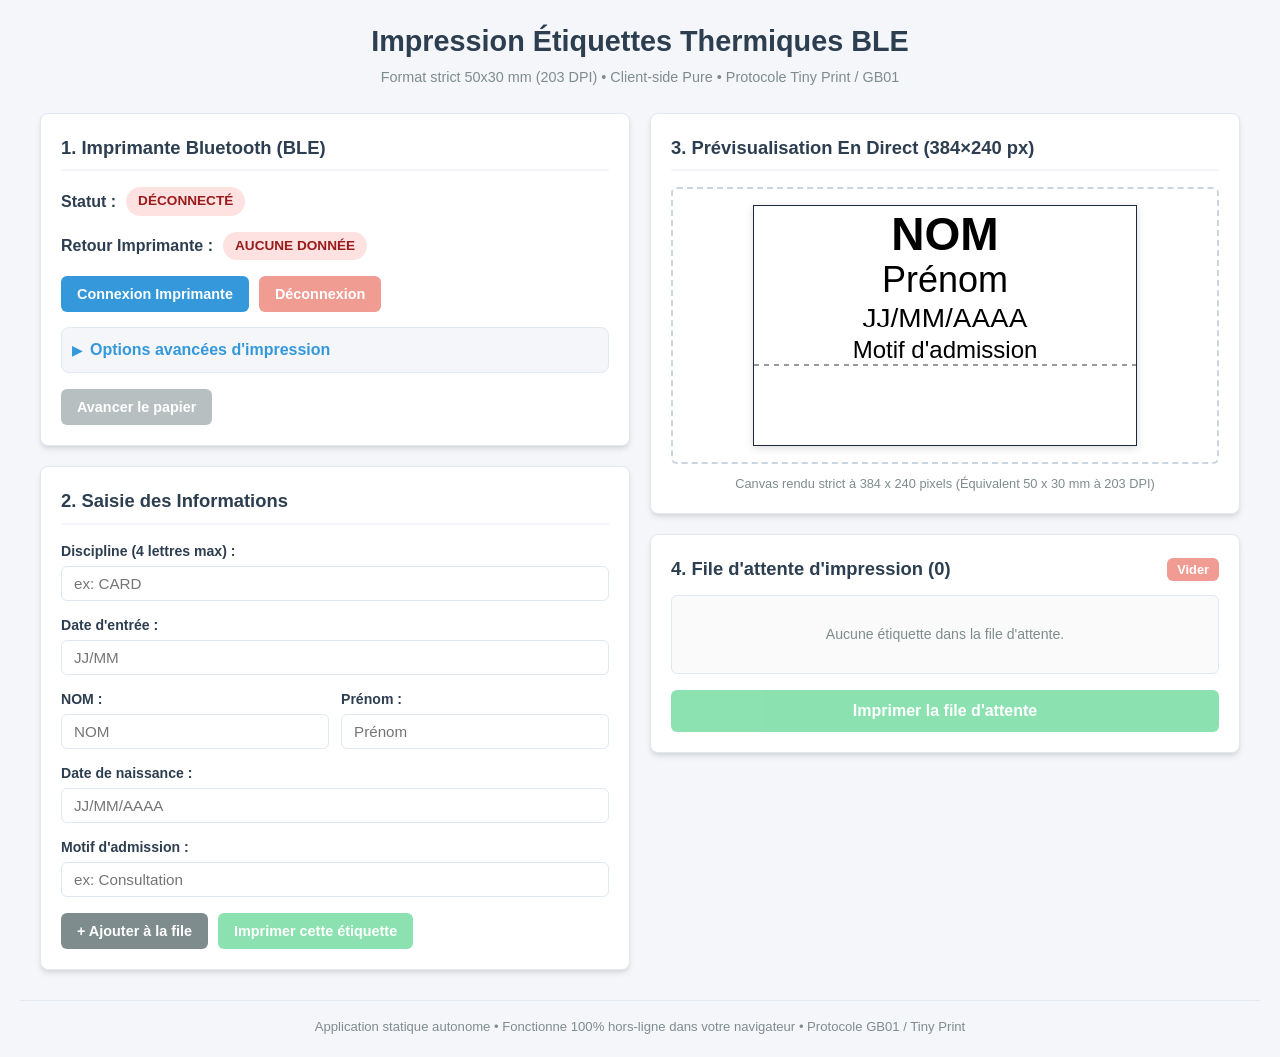
==== pr-preview/pr-20/index.html @ 69dd49ad "Deploy preview for PR 20 🛫" ====
<!DOCTYPE html>
<html lang="fr">
<head>
    <meta charset="UTF-8">
    <meta name="viewport" content="width=device-width, initial-scale=1.0">
    <title>Impression Étiquettes Thermiques BLE (50x30 mm)</title>
    <link rel="stylesheet" href="style.css">
</head>
<body>
    <header class="app-header">
        <h1>Impression Étiquettes Thermiques BLE</h1>
        <p class="subtitle">Format strict 50x30 mm (203 DPI) &bull; Client-side Pure &bull; Protocole Tiny Print / GB01</p>
    </header>

    <main class="app-container">
        <!-- Colonne Gauche : Configuration Imprimante & Éditeur -->
        <div class="column">
            <!-- Section Bluetooth -->
            <section class="card">
                <h2>1. Imprimante Bluetooth (BLE)</h2>
                <div class="status-container">
                    <span class="status-label">Statut :</span>
                    <span id="bluetoothStatus" class="status-badge status-disconnected">Déconnecté</span>
                </div>
                <div class="status-container">
                    <span class="status-label">Retour Imprimante :</span>
                    <span id="printerFeedback" class="status-badge status-disconnected">Aucune donnée</span>
                </div>
                <div class="button-group">
                    <button id="btnConnect" class="btn btn-primary">Connexion Imprimante</button>
                    <button id="btnDisconnect" class="btn btn-danger" disabled>Déconnexion</button>
                </div>

                <details class="settings-details">
                    <summary>Options avancées d'impression</summary>
                    <div class="settings-grid">

                    <div class="form-group">
                        <label for="printerProtocol">Protocole d'impression :</label>
                        <select id="printerProtocol" class="form-control">
                            <option value="escpos">ESC/POS Raster (X6 / WalkPrint / Lovcoyo)</option>
                            <option value="gb01" selected>Tiny Print / GB01 (Protocole Qx)</option>
                        </select>
                    </div>

                    <div class="form-group">
                        <label for="printThreshold">Seuil de Noir (Netteté) :</label>
                        <select id="printThreshold" class="form-control">
                            <option value="160">Contraste Élevé (Net)</option>
                            <option value="128" selected>Standard (128)</option>
                            <option value="100">Foncé (100)</option>
                        </select>
                    </div>

                    <div class="form-group">
                        <label for="printDensity">Densité / Énergie :</label>
                        <select id="printDensity" class="form-control">
                            <option value="light">Faible</option>
                            <option value="normal" selected>Normale</option>
                            <option value="dark">Intense</option>
                        </select>
                    </div>

                    <div class="form-group">
                        <label for="interLabelFeed">Espace inter-étiquettes (lignes) :</label>
                        <input type="number" id="interLabelFeed" class="form-control" value="20" min="0" max="200">
                    </div>

                    <div class="form-group">
                        <label for="postPrintFeed">Avance papier finale (lignes) :</label>
                        <input type="number" id="postPrintFeed" class="form-control" value="30" min="0" max="300">
                    </div>


                    </div>
                </details>

                <div class="button-group">
                    <button id="btnManualFeed" class="btn btn-secondary" disabled>Avancer le papier</button>
                </div>
            </section>

            <!-- Section Formulaire -->
            <section class="card">
                <h2>2. Saisie des Informations</h2>
                <form id="labelForm" onsubmit="return false;">
                    <div class="form-group">
                        <label for="inputDiscipline">Discipline (4 lettres max) :</label>
                        <input type="text" id="inputDiscipline" class="form-control" placeholder="ex: CARD" maxlength="4">
                    </div>

                    <div class="form-group">
                        <label for="inputDateEntree">Date d'entrée :</label>
                        <input type="text" id="inputDateEntree" class="form-control" placeholder="JJ/MM" maxlength="5">
                    </div>

                    <div class="form-row">
                        <div class="form-group col">
                            <label for="inputNom">NOM :</label>
                            <input type="text" id="inputNom" class="form-control" placeholder="NOM">
                        </div>
                        <div class="form-group col">
                            <label for="inputPrenom">Prénom :</label>
                            <input type="text" id="inputPrenom" class="form-control" placeholder="Prénom">
                        </div>
                    </div>

                    <div class="form-group">
                        <label for="inputDateNaissance">Date de naissance :</label>
                        <input type="text" id="inputDateNaissance" class="form-control" placeholder="JJ/MM/AAAA" maxlength="10">
                    </div>

                    <div class="form-group">
                        <label for="inputMotif">Motif d'admission :</label>
                        <input type="text" id="inputMotif" class="form-control" placeholder="ex: Consultation" maxlength="120">
                    </div>

                    <div class="button-group">
                        <button type="button" id="btnAddQueue" class="btn btn-secondary">+ Ajouter à la file</button>
                        <button type="button" id="btnPrintDirect" class="btn btn-success" disabled>Imprimer cette étiquette</button>
                    </div>
                </form>
            </section>
        </div>

        <!-- Colonne Droite : Prévisualisation Canvas & File d'attente -->
        <div class="column">
            <!-- Section Canvas Preview -->
            <section class="card">
                <h2>3. Prévisualisation En Direct (384×240 px)</h2>
                <div class="canvas-wrapper">
                    <canvas id="labelCanvas" width="384" height="240"></canvas>
                </div>
                <p class="canvas-info">Canvas rendu strict à 384 x 240 pixels (Équivalent 50 x 30 mm à 203 DPI)</p>
            </section>

            <!-- Section File d'attente -->
            <section class="card">
                <div class="queue-header">
                    <h2>4. File d'attente d'impression (<span id="queueCount">0</span>)</h2>
                    <button id="btnClearQueue" class="btn btn-small btn-danger" disabled>Vider</button>
                </div>
                <div id="queueList" class="queue-list">
                    <p class="empty-queue-msg">Aucune étiquette dans la file d'attente.</p>
                </div>
                <div class="button-group">
                    <button id="btnPrintBatch" class="btn btn-success btn-large" disabled>Imprimer la file d'attente</button>
                </div>
            </section>
        </div>
    </main>

    <footer class="app-footer">
        <p>Application statique autonome &bull; Fonctionne 100% hors-ligne dans votre navigateur &bull; Protocole GB01 / Tiny Print</p>
    </footer>

    <!-- Modal Pop-up de Connexion Android UX -->
    <div id="connectionModal" class="modal-overlay hidden">
        <div class="modal-content">
            <button id="btnCloseModal" class="modal-close">&times;</button>
            <h3 id="modalTitle">Recherche de l'imprimante...</h3>

            <div class="printer-illustration-container">
                <div class="radar-pulse" id="radarPulse"></div>
                <div class="printer-miniature-wrapper" id="printerMiniatureWrapper">
                    <!-- SVG de l'imprimante thermique miniature -->
                    <svg class="printer-svg" id="printerSvg" viewBox="0 0 120 120" xmlns="http://www.w3.org/2000/svg">
                        <!-- Corps de l'imprimante -->
                        <rect x="15" y="35" width="90" height="70" rx="16" ry="16" class="printer-body"/>
                        <!-- Fente papier -->
                        <rect x="25" y="45" width="70" height="6" rx="3" class="printer-slot"/>
                        <!-- Étiquette/Papier sortant -->
                        <rect x="35" y="20" width="50" height="28" rx="2" class="printer-paper"/>
                        <!-- Lignes de texte sur papier -->
                        <line x1="42" y1="26" x2="78" y2="26" class="paper-line"/>
                        <line x1="42" y1="32" x2="68" y2="32" class="paper-line"/>
                        <line x1="42" y1="38" x2="74" y2="38" class="paper-line"/>
                        <!-- Bouton d'alimentation -->
                        <circle cx="90" cy="85" r="7" class="printer-btn"/>
                        <!-- Voyant statut / LED -->
                        <circle cx="30" cy="85" r="5" class="printer-led" id="printerLed"/>
                    </svg>
                </div>
            </div>

            <p id="modalStatusText" class="modal-status-text">Recherche des appareils X6h-2CD2, X6, GB01...</p>
            <div id="modalDeviceName" class="modal-device-name">--</div>

            <div class="modal-actions">
                <button id="btnModalConnectBle" class="btn btn-primary">Connexion Bluetooth (BLE)</button>
            </div>
        </div>
    </div>

    <script src="app.js"></script>
</body>
</html>
---- pr-preview/pr-20/style.css ----
/* Reset et variables globales */
:root {
    --bg-color: #f4f6f9;
    --card-bg: #ffffff;
    --text-color: #2c3e50;
    --text-muted: #7f8c8d;
    --primary-color: #3498db;
    --primary-hover: #2980b9;
    --secondary-color: #7f8c8d;
    --secondary-hover: #95a5a6;
    --success-color: #2ecc71;
    --success-hover: #27ae60;
    --danger-color: #e74c3c;
    --danger-hover: #c0392b;
    --border-color: #e2e8f0;
    --border-radius: 8px;
    --shadow: 0 4px 6px -1px rgba(0, 0, 0, 0.1), 0 2px 4px -1px rgba(0, 0, 0, 0.06);
}

* {
    box-sizing: border-box;
    margin: 0;
    padding: 0;
}

body {
    font-family: -apple-system, BlinkMacSystemFont, "Segoe UI", Roboto, Helvetica, Arial, sans-serif;
    background-color: var(--bg-color);
    color: var(--text-color);
    line-height: 1.5;
    padding: 20px;
    display: flex;
    flex-direction: column;
    min-height: 100vh;
}

/* Header */
.app-header {
    text-align: center;
    margin-bottom: 24px;
}

.app-header h1 {
    font-size: 1.8rem;
    font-weight: 700;
    color: var(--text-color);
    margin-bottom: 4px;
}

.app-header .subtitle {
    font-size: 0.9rem;
    color: var(--text-muted);
}

/* Main Layout */
.app-container {
    display: flex;
    flex-wrap: wrap;
    gap: 20px;
    max-width: 1200px;
    margin: 0 auto;
    width: 100%;
    flex: 1;
}

.column {
    flex: 1 1 480px;
    display: flex;
    flex-direction: column;
    gap: 20px;
}

/* Card */
.card {
    background: var(--card-bg);
    border-radius: var(--border-radius);
    padding: 20px;
    box-shadow: var(--shadow);
    border: 1px solid var(--border-color);
}

.card h2 {
    font-size: 1.15rem;
    font-weight: 600;
    margin-bottom: 16px;
    border-bottom: 2px solid var(--bg-color);
    padding-bottom: 8px;
    color: var(--text-color);
}

/* Bluetooth Status */
.status-container {
    display: flex;
    align-items: center;
    gap: 10px;
    margin-bottom: 16px;
}

.status-label {
    font-weight: 600;
}

.status-badge {
    padding: 4px 12px;
    border-radius: 20px;
    font-size: 0.85rem;
    font-weight: 600;
    text-transform: uppercase;
}

.status-disconnected {
    background-color: #fee2e2;
    color: #991b1b;
}

.status-connecting {
    background-color: #fef3c7;
    color: #92400e;
}

.status-connected {
    background-color: #dcfce7;
    color: #166534;
}

.status-printing {
    background-color: #dbeafe;
    color: #1e40af;
}

/* Form Elements */
.form-group {
    margin-bottom: 14px;
}

.form-row {
    display: flex;
    gap: 12px;
}

.form-group.col {
    flex: 1;
}

label {
    display: block;
    font-size: 0.88rem;
    font-weight: 600;
    margin-bottom: 4px;
    color: var(--text-color);
}

.form-control {
    width: 100%;
    padding: 8px 12px;
    border: 1px solid var(--border-color);
    border-radius: 6px;
    font-size: 0.95rem;
    transition: border-color 0.2s, box-shadow 0.2s;
    outline: none;
}

.form-control:focus {
    border-color: var(--primary-color);
    box-shadow: 0 0 0 3px rgba(52, 152, 219, 0.2);
}

.settings-grid {
    display: grid;
    grid-template-columns: repeat(auto-fit, minmax(140px, 1fr));
    gap: 12px;
    margin-top: 14px;
}

/* Buttons */
.button-group {
    display: flex;
    gap: 10px;
    flex-wrap: wrap;
    margin-top: 16px;
}

.btn {
    padding: 10px 16px;
    border: none;
    border-radius: 6px;
    font-size: 0.9rem;
    font-weight: 600;
    cursor: pointer;
    transition: background-color 0.2s, transform 0.1s;
    display: inline-flex;
    align-items: center;
    justify-content: center;
    text-align: center;
}

.btn:hover:not(:disabled) {
    transform: translateY(-1px);
}

.btn:active:not(:disabled) {
    transform: translateY(0);
}

.btn:disabled {
    opacity: 0.55;
    cursor: not-allowed;
}

.btn-primary { background-color: var(--primary-color); color: white; }
.btn-primary:hover:not(:disabled) { background-color: var(--primary-hover); }

.btn-secondary { background-color: var(--secondary-color); color: white; }
.btn-secondary:hover:not(:disabled) { background-color: var(--secondary-hover); }

.btn-success { background-color: var(--success-color); color: white; }
.btn-success:hover:not(:disabled) { background-color: var(--success-hover); }

.btn-danger { background-color: var(--danger-color); color: white; }
.btn-danger:hover:not(:disabled) { background-color: var(--danger-hover); }

.btn-small { padding: 4px 10px; font-size: 0.8rem; }
.btn-large { width: 100%; padding: 12px; font-size: 1rem; }

/* Canvas Section */
.canvas-wrapper {
    background-color: #ffffff;
    border: 2px dashed #cbd5e1;
    border-radius: 6px;
    padding: 16px;
    display: flex;
    justify-content: center;
    align-items: center;
    margin-bottom: 10px;
    overflow-x: auto;
}

#labelCanvas {
    width: 384px;
    max-width: 100%;
    height: auto;
    border: 1px solid #1e293b;
    box-shadow: 0 2px 8px rgba(0, 0, 0, 0.15);
    background-color: #ffffff;
    image-rendering: pixelated;
}

.canvas-info {
    font-size: 0.8rem;
    color: var(--text-muted);
    text-align: center;
}

/* Queue Section */
.queue-header {
    display: flex;
    justify-content: space-between;
    align-items: center;
    margin-bottom: 12px;
}

.queue-header h2 {
    margin-bottom: 0;
    border-bottom: none;
    padding-bottom: 0;
}

.queue-list {
    max-height: 220px;
    overflow-y: auto;
    border: 1px solid var(--border-color);
    border-radius: 6px;
    padding: 8px;
    background-color: #fafafa;
    display: flex;
    flex-direction: column;
    gap: 8px;
}

.empty-queue-msg {
    color: var(--text-muted);
    font-size: 0.88rem;
    text-align: center;
    padding: 20px 0;
}

.queue-item {
    display: flex;
    justify-content: space-between;
    align-items: center;
    background: #ffffff;
    padding: 8px 12px;
    border-radius: 4px;
    border: 1px solid var(--border-color);
    font-size: 0.88rem;
}

.queue-item-details {
    display: flex;
    flex-direction: column;
}

.queue-item-title {
    font-weight: 700;
}

.queue-item-sub {
    font-size: 0.8rem;
    color: var(--text-muted);
}

.queue-item-actions {
    display: flex;
    gap: 6px;
}

/* Footer */
.app-footer {
    text-align: center;
    margin-top: 30px;
    padding-top: 16px;
    border-top: 1px solid var(--border-color);
    font-size: 0.82rem;
    color: var(--text-muted);
}

/* MODAL POPUP ANDROID UX */
.modal-overlay {
    position: fixed;
    top: 0;
    left: 0;
    width: 100vw;
    height: 100vh;
    background: rgba(15, 23, 42, 0.7);
    backdrop-filter: blur(4px);
    display: flex;
    justify-content: center;
    align-items: center;
    z-index: 1000;
    opacity: 1;
    transition: opacity 0.3s ease;
}

.modal-overlay.hidden {
    display: none;
    opacity: 0;
    pointer-events: none;
}

.modal-content {
    background: #ffffff;
    border-radius: 16px;
    width: 90%;
    max-width: 440px;
    padding: 24px;
    box-shadow: 0 20px 25px -5px rgba(0, 0, 0, 0.2), 0 10px 10px -5px rgba(0, 0, 0, 0.08);
    position: relative;
    text-align: center;
    animation: modalSlideUp 0.3s cubic-bezier(0.16, 1, 0.3, 1);
}

@keyframes modalSlideUp {
    from { transform: translateY(30px) scale(0.95); opacity: 0; }
    to { transform: translateY(0) scale(1); opacity: 1; }
}

.modal-close {
    position: absolute;
    top: 14px;
    right: 18px;
    background: none;
    border: none;
    font-size: 1.6rem;
    color: var(--text-muted);
    cursor: pointer;
}

.modal-content h3 {
    font-size: 1.25rem;
    font-weight: 700;
    margin-bottom: 20px;
    color: var(--text-color);
}

/* MINIATURE & ANIMATION RADAR */
.printer-illustration-container {
    position: relative;
    width: 140px;
    height: 140px;
    margin: 0 auto 20px auto;
    display: flex;
    justify-content: center;
    align-items: center;
}

.radar-pulse {
    position: absolute;
    width: 120px;
    height: 120px;
    border-radius: 50%;
    border: 3px solid rgba(52, 152, 219, 0.4);
    animation: radarPulseAnim 1.8s infinite ease-out;
}

@keyframes radarPulseAnim {
    0% { transform: scale(0.8); opacity: 0.9; }
    100% { transform: scale(1.6); opacity: 0; }
}

.printer-miniature-wrapper {
    position: relative;
    z-index: 2;
    width: 110px;
    height: 110px;
    background: #f1f5f9;
    border-radius: 50%;
    display: flex;
    justify-content: center;
    align-items: center;
    transition: all 0.4s ease;
    box-shadow: inset 0 2px 4px rgba(0, 0, 0, 0.06);
}

.printer-svg {
    width: 75px;
    height: 75px;
    transition: all 0.4s ease;
}

/* ÉTATS VISUELS DE LA MINIATURE */
/* ÉTAPE 0: Idle (Choix, Gris léger) */
.printer-miniature-wrapper.state-idle {
    background: #f8fafc;
    filter: grayscale(80%) opacity(0.8);
}
.printer-miniature-wrapper.state-idle .printer-led {
    fill: #cbd5e1;
}

/* ÉTAPE 1: Recherche (Grisé / Monochrome) */
.printer-miniature-wrapper.state-searching {
    background: #f1f5f9;
    filter: grayscale(100%) opacity(0.7);
}
.printer-miniature-wrapper.state-searching .printer-led {
    fill: #94a3b8;
}

/* ÉTAPE 2: Trouvée (Couleurs Vives) */
.printer-miniature-wrapper.state-found {
    background: #e0f2fe;
    filter: grayscale(0%) opacity(1);
    transform: scale(1.08);
    box-shadow: 0 0 20px rgba(52, 152, 219, 0.4);
}
.printer-miniature-wrapper.state-found .printer-body { fill: #38bdf8; }
.printer-miniature-wrapper.state-found .printer-slot { fill: #0284c7; }
.printer-miniature-wrapper.state-found .printer-paper { fill: #ffffff; stroke: #cbd5e1; stroke-width: 1; }
.printer-miniature-wrapper.state-found .paper-line { stroke: #94a3b8; stroke-width: 2; stroke-linecap: round; }
.printer-miniature-wrapper.state-found .printer-btn { fill: #0284c7; }
.printer-miniature-wrapper.state-found .printer-led { fill: #f59e0b; } /* Jaune */

/* ÉTAPE 3: Connectée (Vert Éclatant + Halo) */
.printer-miniature-wrapper.state-connected {
    background: #dcfce7;
    filter: grayscale(0%) opacity(1);
    transform: scale(1.12);
    box-shadow: 0 0 25px rgba(34, 197, 94, 0.6);
}
.printer-miniature-wrapper.state-connected .printer-body { fill: #22c55e; }
.printer-miniature-wrapper.state-connected .printer-slot { fill: #15803d; }
.printer-miniature-wrapper.state-connected .printer-paper { fill: #ffffff; }
.printer-miniature-wrapper.state-connected .paper-line { stroke: #22c55e; stroke-width: 2; stroke-linecap: round; }
.printer-miniature-wrapper.state-connected .printer-btn { fill: #15803d; }
.printer-miniature-wrapper.state-connected .printer-led { fill: #22c55e; } /* Vert brillant */

.modal-status-text {
    font-size: 0.95rem;
    font-weight: 600;
    color: var(--text-color);
    margin-bottom: 6px;
}

.modal-device-name {
    font-size: 1.1rem;
    font-weight: 700;
    color: var(--primary-color);
    margin-bottom: 20px;
    background: #f8fafc;
    padding: 6px 12px;
    border-radius: 8px;
    display: inline-block;
}

.modal-actions {
    display: flex;
    flex-direction: column;
    gap: 10px;
    margin-bottom: 14px;
}

.modal-hint {
    font-size: 0.8rem;
    color: var(--text-muted);
    line-height: 1.35;
    text-align: left;
    background: #f8fafc;
    padding: 10px;
    border-radius: 8px;
    border: 1px dashed var(--border-color);
}

/* Responsive */
@media (max-width: 600px) {
    body { padding: 10px; }
    .form-row { flex-direction: column; gap: 0; }
    .canvas-wrapper { padding: 8px; }
}

/* Styling details and summary */
.settings-details {
    margin-top: 15px;
    margin-bottom: 15px;
    background-color: var(--bg-color);
    border: 1px solid var(--border-color);
    border-radius: var(--border-radius);
    padding: 10px;
}

.settings-details summary {
    font-weight: 600;
    cursor: pointer;
    color: var(--primary-color);
    list-style: none; /* Hide default arrow in some browsers */
    display: flex;
    align-items: center;
}

.settings-details summary::-webkit-details-marker {
    display: none;
}

.settings-details summary::before {
    content: "▶";
    font-size: 0.8em;
    margin-right: 8px;
    transition: transform 0.2s ease-in-out;
}

.settings-details[open] summary::before {
    transform: rotate(90deg);
}

.settings-details[open] .settings-grid {
    margin-top: 15px;
}
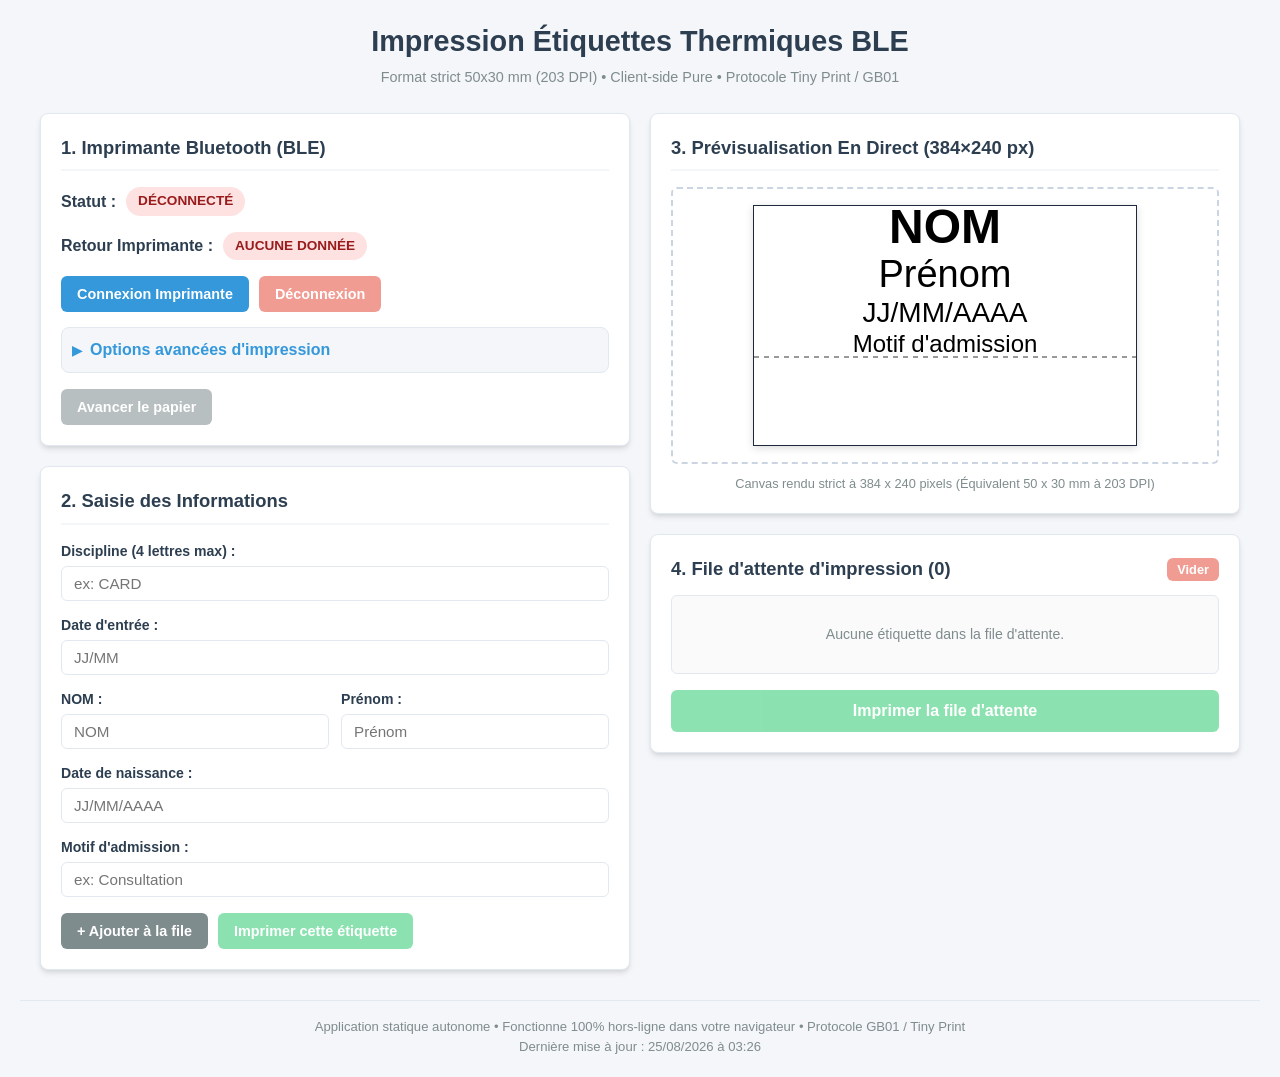
==== commit 0e6c0865: "Deploy preview for PR 20 🛫" ====
--- a/pr-preview/pr-20/index.html
+++ b/pr-preview/pr-20/index.html
@@ -68,7 +68,7 @@
 
                     <div class="form-group">
                         <label for="postPrintFeed">Avance papier finale (lignes) :</label>
-                        <input type="number" id="postPrintFeed" class="form-control" value="30" min="0" max="300">
+                        <input type="number" id="postPrintFeed" class="form-control" value="20" min="0" max="300">
                     </div>
 
 
@@ -152,6 +152,7 @@
 
     <footer class="app-footer">
         <p>Application statique autonome &bull; Fonctionne 100% hors-ligne dans votre navigateur &bull; Protocole GB01 / Tiny Print</p>
+        <p class="version-info" id="buildVersion">Dernière mise à jour : 25/08/2026 à 03:26</p>
     </footer>
 
     <!-- Modal Pop-up de Connexion Android UX -->
